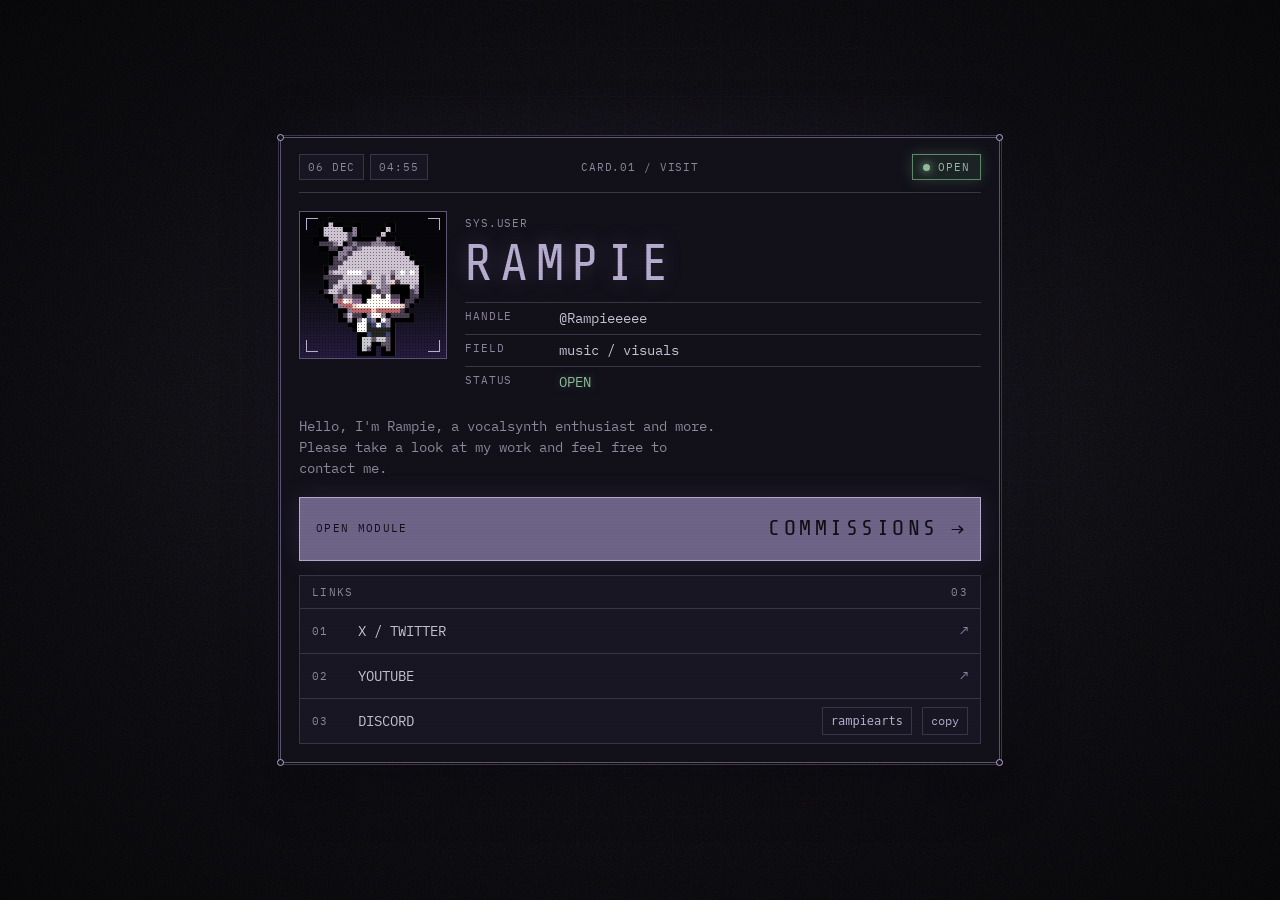
==== index.html @ 40d10630 "Initial commit" ====
<!DOCTYPE html>
<html lang="ru">
  <head>
    <meta charset="UTF-8" />
    <meta name="viewport" content="width=device-width, initial-scale=1" />
    <title>Rampie</title>
    <meta name="description" content="Rampie — visiting card" />
    <link rel="icon" href="assets/favicon.svg" type="image/svg+xml" />
    <link rel="preconnect" href="https://fonts.googleapis.com" />
    <link rel="preconnect" href="https://fonts.gstatic.com" crossorigin />
    <link
      href="https://fonts.googleapis.com/css2?family=IBM+Plex+Mono:wght@400;500;600&family=Share+Tech+Mono&display=swap"
      rel="stylesheet"
    />
    <link rel="stylesheet" href="css/styles.css" />
  </head>
  <body>
    <div class="crt" aria-hidden="true">
      <div class="crt-grid"></div>
      <div class="crt-grain"></div>
      <div class="crt-vignette"></div>
    </div>

    <main class="stage">
      <!--
        ГЛАВНОЕ ОКНО ВИЗИТКИ
        Тексты ниже можно менять прямо здесь.
        Аватар: положи файл assets/avatar.jpg
        Цвета: css/styles.css, блок :root в самом верху
      -->
      <article class="window">
        <span class="node node-tl" aria-hidden="true"></span>
        <span class="node node-tr" aria-hidden="true"></span>
        <span class="node node-bl" aria-hidden="true"></span>
        <span class="node node-br" aria-hidden="true"></span>
        <div class="window-scan" aria-hidden="true"></div>

        <header class="window-bar">
          <div class="chips">
            <span class="chip" id="clock-date">-- --</span>
            <span class="chip" id="clock-time">--:--</span>
          </div>
          <div class="sys-label">CARD.01 / VISIT</div>
          <div class="bar-status">
            <span class="status-chip is-open" data-commissions-status>
              <i class="status-dot" aria-hidden="true"></i>
              <span data-commissions-label>OPEN</span>
            </span>
          </div>
        </header>

        <div class="identity">
          <div class="avatar-frame" id="avatar-frame">
            <span class="avatar-letter">R</span>
            <span class="av-corner av-tl" aria-hidden="true"></span>
            <span class="av-corner av-tr" aria-hidden="true"></span>
            <span class="av-corner av-bl" aria-hidden="true"></span>
            <span class="av-corner av-br" aria-hidden="true"></span>
          </div>

          <div class="id-block">
            <p class="kicker">SYS.USER</p>
            <!-- Никнейм -->
            <h1>RAMPIE</h1>
            <dl class="spec">
              <div>
                <dt>HANDLE</dt>
                <dd>@Rampieeeee</dd>
              </div>
              <div>
                <dt>FIELD</dt>
                <dd>music / visuals</dd>
              </div>
              <div>
                <dt>STATUS</dt>
                <dd class="status-text is-open" data-commissions-status data-commissions-label>OPEN</dd>
              </div>
            </dl>
          </div>
        </div>

        <!-- Краткая информация. Перепиши своими словами. -->
        <p class="blurb">
          Hello, I'm Rampie, a vocalsynth enthusiast and more. Please take a look at my work and feel free to contact me.
        </p>

        <a class="cta" href="commissions.html">
          <span class="cta-kicker">OPEN MODULE</span>
          <span class="cta-title">COMMISSIONS</span>
          <span class="cta-arrow" aria-hidden="true">→</span>
        </a>

        <section class="links-box">
          <header>
            <span>LINKS</span>
            <span>03</span>
          </header>
          <ol>
            <li>
              <a href="https://x.com/Rampieeeee" target="_blank" rel="noreferrer">
                <span class="idx">01</span>
                <span class="link-name">X / TWITTER</span>
                <span class="link-go">↗</span>
              </a>
            </li>
            <li>
              <a href="https://www.youtube.com/@rampiemusic" target="_blank" rel="noreferrer">
                <span class="idx">02</span>
                <span class="link-name">YOUTUBE</span>
                <span class="link-go">↗</span>
              </a>
            </li>
            <li>
              <div class="discord-row">
                <span class="idx">03</span>
                <span class="link-name">DISCORD</span>
                <code id="discord-id">rampiearts</code>
                <button type="button" class="copy-btn" id="copy-discord">copy</button>
              </div>
            </li>
          </ol>
        </section>
      </article>
    </main>

    <script src="data/status.js"></script>
    <script src="js/card.js"></script>
  </body>
</html>
---- css/styles.css ----
:root {
  --void: #08070c;
  --bg-mid: #100e16;
  --panel: #12111a;
  --panel-2: #171622;
  --line: #3a3648;
  --line-hi: #5c5470;
  --text: #c8c3d4;
  --text-dim: #8d879b;
  --accent: #8a80a8;
  --accent-hi: #b7add0;
  --fill: #6d6488;
  --fill-hover: #8177a0;
  --ink-on-fill: #100e16;
  --font: "IBM Plex Mono", ui-monospace, monospace;
  --font-display: "Share Tech Mono", "IBM Plex Mono", monospace;
}

*,
*::before,
*::after {
  box-sizing: border-box;
}

html,
body {
  margin: 0;
  min-height: 100%;
}

body {
  color: var(--text);
  font-family: var(--font);
  font-size: 14px;
  line-height: 1.5;
  background: var(--void);
}

a {
  color: inherit;
  text-decoration: none;
}

button {
  font: inherit;
  color: inherit;
  cursor: pointer;
}

.crt {
  position: fixed;
  inset: 0;
  z-index: 0;
  background:
    radial-gradient(900px 520px at 50% 42%, var(--bg-mid), transparent 70%),
    var(--void);
}

.crt-grid {
  position: absolute;
  inset: 0;
  background-image:
    linear-gradient(rgba(90, 80, 120, 0.07) 1px, transparent 1px),
    linear-gradient(90deg, rgba(90, 80, 120, 0.07) 1px, transparent 1px);
  background-size: 48px 48px;
  mask-image: radial-gradient(circle at 50% 45%, #000 20%, transparent 75%);
}

.crt-grain {
  position: absolute;
  inset: 0;
  opacity: 0.16;
  background-image: url("data:image/svg+xml,%3Csvg xmlns='http://www.w3.org/2000/svg' width='160' height='160'%3E%3Cfilter id='n'%3E%3CfeTurbulence type='fractalNoise' baseFrequency='.8' numOctaves='4' stitchTiles='stitch'/%3E%3C/filter%3E%3Crect width='160' height='160' filter='url(%23n)' opacity='.65'/%3E%3C/svg%3E");
  pointer-events: none;
}

.crt-vignette {
  position: absolute;
  inset: 0;
  background: radial-gradient(ellipse at center, transparent 40%, rgba(0, 0, 0, 0.55) 100%);
  pointer-events: none;
}

.stage {
  position: relative;
  z-index: 1;
  min-height: 100vh;
  display: grid;
  place-items: center;
  padding: 28px 16px;
}

.window {
  position: relative;
  width: min(720px, 100%);
  padding: 16px 18px 18px;
  background: var(--panel);
  border: 1px solid var(--line-hi);
  box-shadow:
    0 0 0 1px #0a090e,
    0 0 0 2px var(--line),
    0 18px 50px rgba(0, 0, 0, 0.45),
    0 0 60px rgba(90, 70, 140, 0.12);
}

.node {
  position: absolute;
  width: 7px;
  height: 7px;
  border: 1px solid var(--accent-hi);
  border-radius: 50%;
  background: var(--panel);
  z-index: 3;
}

.node-tl { top: -4px; left: -4px; }
.node-tr { top: -4px; right: -4px; }
.node-bl { bottom: -4px; left: -4px; }
.node-br { bottom: -4px; right: -4px; }

.window-scan {
  position: absolute;
  inset: 0;
  pointer-events: none;
  background: repeating-linear-gradient(
    to bottom,
    transparent 0 2px,
    rgba(0, 0, 0, 0.1) 2px 3px
  );
  opacity: 0.35;
}

.window-bar {
  display: grid;
  grid-template-columns: 1fr auto 1fr;
  align-items: center;
  gap: 10px;
  padding-bottom: 12px;
  border-bottom: 1px solid var(--line);
  margin-bottom: 18px;
}

.chips {
  display: flex;
  gap: 6px;
}

.chip,
.sys-label,
.idx,
.kicker {
  color: var(--text-dim);
  letter-spacing: 0.08em;
  text-transform: uppercase;
  font-size: 11px;
}

.chip {
  display: inline-flex;
  align-items: center;
  min-height: 26px;
  padding: 0 8px;
  border: 1px solid var(--line);
  background: var(--panel-2);
}

.bar-status {
  display: flex;
  justify-content: flex-end;
}

.status-chip {
  display: inline-flex;
  align-items: center;
  gap: 8px;
  min-height: 26px;
  padding: 0 10px;
  border: 1px solid var(--line);
  background: var(--panel-2);
  font-size: 11px;
  letter-spacing: 0.1em;
}

.status-dot {
  width: 7px;
  height: 7px;
  border-radius: 50%;
  background: currentColor;
}

.status-chip.is-open {
  color: #8fbe98;
  border-color: #5d8a68;
  background: rgba(80, 130, 95, 0.16);
  box-shadow: 0 0 14px rgba(110, 160, 120, 0.28);
}

.status-chip.is-closed {
  color: #d08a90;
  border-color: #8f5c62;
  background: rgba(140, 70, 80, 0.16);
  box-shadow: 0 0 14px rgba(170, 80, 90, 0.28);
}

.status-chip.is-open .status-dot {
  box-shadow: 0 0 8px currentColor;
}

.status-chip.is-closed .status-dot {
  box-shadow: 0 0 8px currentColor;
}

.status-chip-lg {
  min-height: 32px;
  padding: 0 12px;
  font-size: 12px;
  letter-spacing: 0.12em;
}

.status-text {
  margin: 0;
}

.status-text.is-open {
  color: #8fbe98;
  text-shadow: 0 0 10px rgba(140, 200, 150, 0.35);
}

.status-text.is-closed {
  color: #d08a90;
  text-shadow: 0 0 10px rgba(200, 110, 120, 0.35);
}

.sys-label {
  text-align: center;
}

.traffic {
  display: flex;
  justify-content: flex-end;
  gap: 6px;
}

.traffic i {
  width: 8px;
  height: 8px;
  border-radius: 50%;
  border: 1px solid var(--line-hi);
  background: #2a2734;
}

.traffic i:nth-child(3) {
  background: #5a5270;
}

.identity {
  display: grid;
  grid-template-columns: 148px 1fr;
  gap: 18px;
  align-items: start;
}

.avatar-frame {
  position: relative;
  aspect-ratio: 1;
  border: 1px solid var(--line-hi);
  background:
    radial-gradient(circle at 30% 20%, rgba(140, 120, 180, 0.18), transparent 50%),
    var(--panel-2);
  overflow: hidden;
}

.av-corner {
  position: absolute;
  width: 12px;
  height: 12px;
  z-index: 2;
  pointer-events: none;
}

.av-tl { top: 6px; left: 6px; border-top: 1px solid var(--accent-hi); border-left: 1px solid var(--accent-hi); }
.av-tr { top: 6px; right: 6px; border-top: 1px solid var(--accent-hi); border-right: 1px solid var(--accent-hi); }
.av-bl { bottom: 6px; left: 6px; border-bottom: 1px solid var(--accent-hi); border-left: 1px solid var(--accent-hi); }
.av-br { bottom: 6px; right: 6px; border-bottom: 1px solid var(--accent-hi); border-right: 1px solid var(--accent-hi); }

.avatar-frame img {
  width: 100%;
  height: 100%;
  object-fit: cover;
  filter: grayscale(0.35) contrast(1.08) saturate(0.7);
}

.avatar-dither {
  position: absolute;
  inset: 0;
  pointer-events: none;
  background-image: radial-gradient(rgba(8, 7, 12, 0.45) 0.55px, transparent 0.7px);
  background-size: 3px 3px;
  mix-blend-mode: multiply;
}

.avatar-letter {
  position: absolute;
  inset: 0;
  display: grid;
  place-items: center;
  font-family: var(--font-display);
  font-size: 64px;
  color: var(--accent-hi);
  text-shadow: 0 0 18px rgba(160, 140, 200, 0.28);
}

.id-block h1 {
  margin: 0 0 12px;
  font-family: var(--font-display);
  font-size: clamp(36px, 7vw, 52px);
  font-weight: 400;
  letter-spacing: 0.14em;
  line-height: 1;
  color: var(--accent-hi);
  text-shadow: 0 0 22px rgba(150, 130, 190, 0.28);
}

.kicker {
  margin: 4px 0 6px;
}

.spec {
  margin: 0;
}

.spec div {
  display: grid;
  grid-template-columns: 84px 1fr;
  gap: 10px;
  padding: 5px 0;
  border-top: 1px solid var(--line);
}

.spec dt {
  color: var(--text-dim);
  font-size: 11px;
  letter-spacing: 0.08em;
}

.spec dd {
  margin: 0;
  color: var(--text);
}

.blurb {
  margin: 18px 0;
  color: var(--text-dim);
  max-width: 52ch;
}

.cta {
  display: flex;
  align-items: center;
  justify-content: space-between;
  gap: 12px;
  min-height: 64px;
  padding: 10px 16px;
  background: var(--fill);
  color: var(--ink-on-fill);
  border: 1px solid var(--accent-hi);
  box-shadow: 0 0 24px rgba(120, 100, 160, 0.18);
}

.cta:hover {
  background: var(--fill-hover);
}

.cta-kicker {
  font-size: 11px;
  letter-spacing: 0.12em;
}

.cta-title {
  margin-left: auto;
  font-family: var(--font-display);
  font-size: 22px;
  letter-spacing: 0.16em;
}

.cta-arrow {
  font-size: 22px;
}

.cta-ghost {
  justify-content: flex-start;
  background: transparent;
  color: var(--accent-hi);
  box-shadow: none;
}

.cta-ghost .cta-title {
  margin-left: 0;
}

.cta-ghost:hover {
  background: var(--panel-2);
}

.links-box {
  margin-top: 14px;
  border: 1px solid var(--line);
  background: var(--panel-2);
}

.links-box > header {
  display: flex;
  justify-content: space-between;
  padding: 8px 12px;
  border-bottom: 1px solid var(--line);
  color: var(--text-dim);
  font-size: 11px;
  letter-spacing: 0.12em;
}

.links-box ol {
  list-style: none;
  margin: 0;
  padding: 0;
}

.links-box a,
.discord-row {
  display: grid;
  grid-template-columns: 36px 1fr auto;
  gap: 10px;
  align-items: center;
  min-height: 44px;
  padding: 0 12px;
}

.links-box li + li {
  border-top: 1px solid var(--line);
}

.links-box a:hover,
.copy-btn:hover {
  background: rgba(140, 120, 180, 0.08);
}

.discord-row {
  grid-template-columns: 36px 1fr auto auto;
}

.link-go {
  color: var(--accent);
}

.copy-btn,
code {
  border: 1px solid var(--line);
  background: transparent;
  padding: 4px 8px;
  font-size: 12px;
  color: var(--accent-hi);
}

.window-stub {
  padding-bottom: 22px;
}

.stub-title {
  margin: 8px 0 10px;
  font-family: var(--font-display);
  font-size: 36px;
  letter-spacing: 0.14em;
  color: var(--accent-hi);
}

@media (max-width: 680px) {
  .window-bar {
    grid-template-columns: 1fr auto;
  }

  .sys-label {
    display: none;
  }

  .identity {
    grid-template-columns: 1fr;
  }

  .avatar-frame {
    width: 132px;
  }

  .cta-kicker {
    display: none;
  }
}

.chip-link:hover {
  color: var(--accent-hi);
  border-color: var(--line-hi);
}

html.page-commissions {
  scroll-behavior: smooth;
  scroll-padding-top: 20px;
}

.stage-wide {
  display: block;
  place-items: unset;
  padding: 32px 176px 56px 28px;
}

.window-wide {
  width: min(1400px, 100%);
  margin: 0 auto;
  padding: 16px 22px 28px;
}

.page-intro {
  margin-bottom: 6px;
}

.title-bar {
  position: relative;
  z-index: 1;
  display: flex;
  align-items: flex-end;
  justify-content: space-between;
  gap: 12px;
  margin: 0 -22px 16px;
  padding: 12px 22px 14px;
  background:
    linear-gradient(90deg, rgba(140, 124, 184, 0.55), rgba(109, 100, 136, 0.2) 100%);
  border-top: 1px solid var(--line-hi);
  border-bottom: 1px solid var(--line-hi);
  box-shadow:
    inset 3px 0 0 var(--accent-hi),
    0 0 36px rgba(150, 130, 200, 0.18);
}

.page-intro .title-bar {
  margin-top: 2px;
}

.page-title,
.title-bar h2 {
  margin: 0;
  font-family: var(--font-display);
  font-weight: 400;
  letter-spacing: 0.14em;
  line-height: 1;
  color: #ddd6ea;
  text-shadow: 0 0 26px rgba(190, 170, 230, 0.42);
}

.page-title {
  font-size: clamp(42px, 7vw, 64px);
}

.title-bar h2 {
  font-size: clamp(32px, 5vw, 42px);
}

.title-bar .kicker {
  color: #b7add0;
}

.title-bar .mod-tag {
  color: #c8c0d8;
  border-color: rgba(183, 173, 208, 0.45);
  background: rgba(16, 14, 22, 0.28);
}

.page-blurb {
  max-width: 80ch;
}

.mod {
  margin-top: 28px;
  padding-top: 0;
  border-top: 0;
  scroll-margin-top: 24px;
}

.works-head h3 {
  margin: 0;
  font-family: var(--font-display);
  font-weight: 400;
  letter-spacing: 0.14em;
  color: var(--accent-hi);
  font-size: 18px;
}

.mod-tag {
  color: var(--text-dim);
  font-size: 11px;
  letter-spacing: 0.12em;
  border: 1px solid var(--line);
  padding: 4px 8px;
}

.opt-box {
  border: 1px solid var(--line);
  background: var(--panel-2);
}

.opt-box > header,
.works-head,
.faq-box details summary,
.work-overlay-panel > header {
  display: flex;
  justify-content: space-between;
  align-items: center;
  gap: 10px;
  color: var(--text-dim);
  font-size: 11px;
  letter-spacing: 0.12em;
}

.opt-box > header {
  padding: 8px 12px;
  border-bottom: 1px solid var(--line);
}

.opt-box ol {
  list-style: none;
  margin: 0;
  padding: 0;
}

.opt-box li {
  display: grid;
  grid-template-columns: 36px 1fr auto;
  gap: 10px;
  align-items: center;
  min-height: 58px;
  padding: 10px 12px;
}

.opt-box li + li {
  border-top: 1px solid var(--line);
}

.opt-copy {
  display: flex;
  flex-direction: column;
  gap: 2px;
  min-width: 0;
}

.opt-name {
  letter-spacing: 0.08em;
  color: var(--text);
}

.opt-desc {
  color: var(--text-dim);
  font-size: 12px;
  letter-spacing: 0;
  text-transform: none;
}

.opt-price {
  font-family: var(--font-display);
  font-size: 20px;
  letter-spacing: 0.06em;
  color: var(--accent-hi);
  white-space: nowrap;
}

.memo {
  margin: 12px 0 0;
  padding: 10px 12px;
  border-left: 1px solid var(--line-hi);
  color: var(--text-dim);
  font-size: 12px;
  line-height: 1.55;
  max-width: 78ch;
  opacity: 0.88;
}

.works {
  margin-top: 18px;
}

.works-head {
  margin-bottom: 10px;
}

.works-tools {
  display: flex;
  align-items: center;
  gap: 8px;
}

.works-count {
  min-height: 26px;
  padding: 0 8px;
  border: 1px solid var(--line);
  background: var(--panel-2);
  display: inline-flex;
  align-items: center;
  font-size: 11px;
  letter-spacing: 0.08em;
  color: var(--text-dim);
}

.view-toggle {
  display: flex;
  border: 1px solid var(--line);
}

.view-toggle button {
  min-height: 26px;
  padding: 0 10px;
  border: 0;
  background: var(--panel-2);
  color: var(--text-dim);
  font-size: 11px;
  letter-spacing: 0.08em;
}

.view-toggle button + button {
  border-left: 1px solid var(--line);
}

.view-toggle button.is-on,
.view-toggle button:hover {
  color: var(--accent-hi);
  background: rgba(140, 120, 180, 0.1);
}

.carousel {
  position: relative;
}

.carousel-track {
  display: flex;
  gap: 12px;
  overflow-x: auto;
  scroll-snap-type: x mandatory;
  scrollbar-width: thin;
  scrollbar-color: var(--line-hi) var(--panel-2);
  padding: 2px;
}

.carousel-btn {
  position: absolute;
  top: 50%;
  z-index: 2;
  width: 32px;
  height: 48px;
  transform: translateY(-50%);
  border: 1px solid var(--line-hi);
  background: rgba(18, 17, 26, 0.88);
  color: var(--accent-hi);
  font-size: 22px;
}

.carousel-btn.prev { left: 6px; }
.carousel-btn.next { right: 6px; }
.carousel-btn:hover {
  background: var(--panel-2);
}

.works.is-grid .carousel-btn,
.works.is-empty .carousel-btn {
  display: none;
}

.works.is-grid .carousel-track {
  display: grid;
  grid-template-columns: repeat(auto-fill, minmax(240px, 1fr));
  overflow: visible;
  scroll-snap-type: none;
}

.work-card {
  flex: 0 0 min(68%, 720px);
  scroll-snap-align: start;
  border: 1px solid var(--line);
  background: var(--panel-2);
  min-width: 0;
}

.work-card:hover {
  border-color: var(--line-hi);
}

.works.is-grid .work-card {
  flex: none;
  width: auto;
}

.work-media {
  position: relative;
  aspect-ratio: 16 / 9;
  background:
    radial-gradient(circle at 30% 20%, rgba(140, 120, 180, 0.16), transparent 55%),
    var(--panel);
  overflow: hidden;
}

.work-media img,
.work-media iframe {
  width: 100%;
  height: 100%;
  border: 0;
  object-fit: cover;
  display: block;
}

.work-tags {
  position: absolute;
  right: 12px;
  bottom: 12px;
  display: flex;
  flex-wrap: wrap;
  justify-content: flex-end;
  gap: 6px;
  max-width: calc(100% - 24px);
  pointer-events: none;
}

.work-tag {
  display: inline-flex;
  align-items: center;
  min-height: 28px;
  padding: 0 10px;
  border: 1px solid var(--accent-hi);
  background: rgba(16, 14, 22, 0.78);
  color: var(--accent-hi);
  font-size: 11px;
  letter-spacing: 0.1em;
  text-transform: uppercase;
}

.work-meta {
  display: grid;
  grid-template-columns: 36px 1fr auto;
  gap: 10px;
  align-items: center;
  min-height: 44px;
  padding: 0 12px;
  border-top: 1px solid var(--line);
}

.work-title {
  overflow: hidden;
  text-overflow: ellipsis;
  white-space: nowrap;
}

.work-empty {
  flex: 1 0 100%;
  padding: 28px 16px;
  color: var(--text-dim);
  border: 1px dashed var(--line);
  background: var(--panel-2);
}

.work-empty code {
  margin-left: 6px;
}

.faq-box {
  border: 1px solid var(--line);
  background: var(--panel-2);
}

.faq-box details + details {
  border-top: 1px solid var(--line);
}

.faq-box details summary {
  list-style: none;
  cursor: pointer;
  min-height: 54px;
  padding: 12px 14px;
  justify-content: flex-start;
  gap: 12px;
  font-size: 16px;
  letter-spacing: 0.03em;
}

.faq-box summary::-webkit-details-marker {
  display: none;
}

.faq-box summary:hover,
.faq-box details[open] summary {
  background: rgba(140, 120, 180, 0.08);
}

.faq-box summary span:last-child {
  color: var(--text);
  letter-spacing: 0.02em;
  font-size: 16px;
}

.faq-box details p {
  margin: 0;
  padding: 0 14px 16px 58px;
  color: var(--text);
  font-size: 15px;
  line-height: 1.65;
  max-width: 72ch;
}

.order-invite {
  margin: 0 0 16px;
  max-width: 62ch;
  color: var(--text);
}

.mod-order .cta {
  margin-top: 4px;
  width: 100%;
}

.copy-toast {
  position: fixed;
  left: 50%;
  bottom: 28px;
  z-index: 40;
  padding: 10px 16px;
  border: 1px solid var(--accent-hi);
  background: var(--panel);
  color: var(--accent-hi);
  font-size: 13px;
  letter-spacing: 0.08em;
  text-transform: uppercase;
  box-shadow:
    0 0 0 1px #0a090e,
    0 0 0 2px var(--line),
    0 12px 28px rgba(0, 0, 0, 0.45);
  opacity: 0;
  pointer-events: none;
  transform: translateX(-50%) translateY(10px);
  transition: opacity 0.18s ease, transform 0.18s ease;
}

.copy-toast.is-on {
  opacity: 1;
  transform: translateX(-50%) translateY(0);
}

.side-nav {
  position: fixed;
  right: 16px;
  top: 50%;
  transform: translateY(-50%);
  width: 148px;
  z-index: 8;
  padding: 10px 8px 12px;
  background: var(--panel);
  border: 1px solid var(--line-hi);
  box-shadow:
    0 0 0 1px #0a090e,
    0 0 0 2px var(--line),
    0 12px 32px rgba(0, 0, 0, 0.4);
}

.side-nav .node {
  width: 6px;
  height: 6px;
}

.side-nav-kicker {
  margin: 0 8px 8px;
  padding-bottom: 8px;
  border-bottom: 1px solid var(--line);
  color: var(--text-dim);
  font-size: 11px;
  letter-spacing: 0.14em;
}

.side-nav a {
  display: block;
  padding: 8px 8px;
  color: var(--text-dim);
  font-size: 11px;
  letter-spacing: 0.12em;
}

.side-nav a:hover,
.side-nav a.is-active {
  color: var(--accent-hi);
  background: rgba(140, 120, 180, 0.08);
}

.side-nav a.is-active {
  box-shadow: inset 2px 0 0 var(--accent-hi);
}

.side-nav a.nav-order {
  margin: 8px 0 0;
  min-height: 42px;
  display: grid;
  place-items: center;
  background: var(--fill);
  color: var(--ink-on-fill);
  border: 1px solid var(--accent-hi);
  box-shadow: 0 0 18px rgba(120, 100, 160, 0.18);
}

.side-nav a.nav-order:hover,
.side-nav a.nav-order.is-active {
  background: var(--void);
  color: var(--accent-hi);
  box-shadow: 0 0 18px rgba(120, 100, 160, 0.16);
}

.work-overlay {
  position: fixed;
  inset: 0;
  z-index: 30;
  display: grid;
  place-items: center;
  padding: 24px 16px;
  background: rgba(8, 7, 12, 0.72);
}

.work-overlay[hidden] {
  display: none;
}

.work-overlay-panel {
  width: min(920px, 100%);
  background: var(--panel);
  border: 1px solid var(--line-hi);
  box-shadow:
    0 0 0 1px #0a090e,
    0 0 0 2px var(--line);
}

.work-overlay-panel > header {
  padding: 10px 12px;
  border-bottom: 1px solid var(--line);
}

.work-overlay-body {
  aspect-ratio: 16 / 9;
  background: #0a090e;
}

.work-overlay-body iframe,
.work-overlay-body img {
  width: 100%;
  height: 100%;
  border: 0;
  object-fit: contain;
}

@media (max-width: 1100px) {
  .stage-wide {
    padding: 24px 16px 96px;
  }

  .side-nav {
    top: auto;
    bottom: 0;
    left: 0;
    right: 0;
    transform: none;
    width: 100%;
    display: flex;
    align-items: center;
    gap: 4px;
    padding: 8px 10px;
    border-left: 0;
    border-right: 0;
    border-bottom: 0;
  }

  .side-nav .node,
  .side-nav-kicker {
    display: none;
  }

  .side-nav a {
    flex: 1;
    text-align: center;
    padding: 8px 4px;
  }

  .nav-order {
    margin: 0;
    min-height: 36px;
    flex: 1.15;
  }

  .side-nav a.is-active {
    box-shadow: inset 0 -2px 0 var(--accent-hi);
  }

  .side-nav a.nav-order.is-active {
    box-shadow: none;
  }

  .copy-toast {
    bottom: 72px;
  }
}

@media (max-width: 680px) {
  .work-card {
    flex-basis: 86%;
  }

  .opt-box li {
    grid-template-columns: 28px 1fr;
    gap: 8px;
  }

  .opt-price {
    grid-column: 2;
    font-size: 18px;
  }

  .faq-box details p {
    padding-left: 14px;
  }

  .works-head,
  .title-bar {
    flex-wrap: wrap;
  }
}

@media (prefers-reduced-motion: reduce) {
  html.page-commissions {
    scroll-behavior: auto;
  }

  .cta,
  .links-box a,
  .side-nav a,
  .carousel-btn,
  .work-tag,
  .view-toggle button,
  .copy-toast {
    transition: none;
  }
}
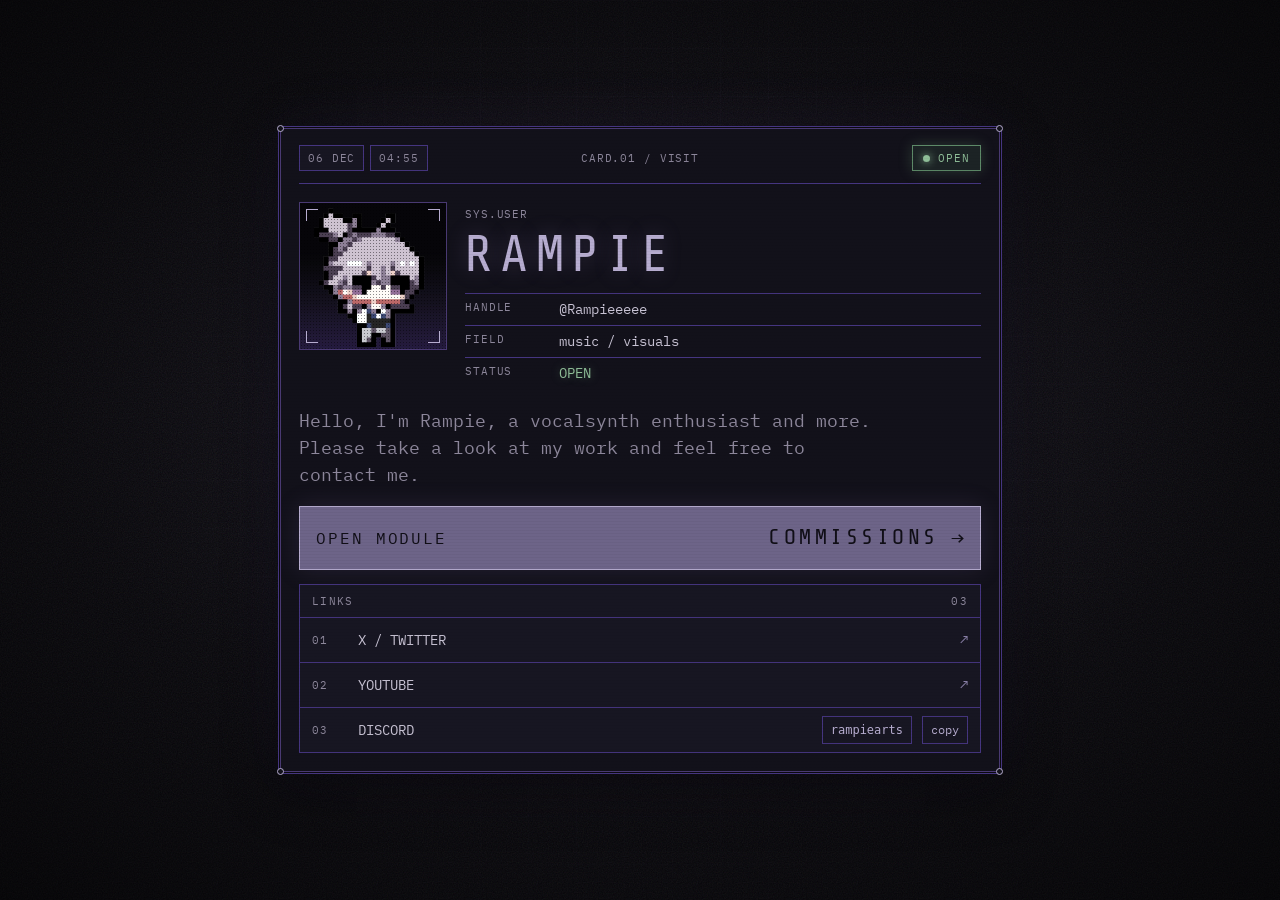
==== commit 398f2f4a: "Small changes" ====
--- a/index.html
+++ b/index.html
@@ -4,7 +4,7 @@
     <meta charset="UTF-8" />
     <meta name="viewport" content="width=device-width, initial-scale=1" />
     <title>Rampie</title>
-    <meta name="description" content="Rampie — visiting card" />
+    <meta name="description" content="My socials" />
     <link rel="icon" href="assets/favicon.svg" type="image/svg+xml" />
     <link rel="preconnect" href="https://fonts.googleapis.com" />
     <link rel="preconnect" href="https://fonts.gstatic.com" crossorigin />
--- a/css/styles.css
+++ b/css/styles.css
@@ -3,14 +3,14 @@
   --bg-mid: #100e16;
   --panel: #12111a;
   --panel-2: #171622;
-  --line: #3a3648;
-  --line-hi: #5c5470;
+  --line: #453580;
+  --line-hi: #493972;
   --text: #c8c3d4;
   --text-dim: #8d879b;
   --accent: #8a80a8;
   --accent-hi: #b7add0;
   --fill: #6d6488;
-  --fill-hover: #8177a0;
+  --fill-hover: #6d5d9e;
   --ink-on-fill: #100e16;
   --font: "IBM Plex Mono", ui-monospace, monospace;
   --font-display: "Share Tech Mono", "IBM Plex Mono", monospace;
@@ -352,6 +352,7 @@
   margin: 18px 0;
   color: var(--text-dim);
   max-width: 52ch;
+  font-size: 18px;
 }
 
 .cta {
@@ -372,7 +373,7 @@
 }
 
 .cta-kicker {
-  font-size: 11px;
+  font-size: 16px;
   letter-spacing: 0.12em;
 }
 
@@ -530,7 +531,7 @@
   margin: 0 -22px 16px;
   padding: 12px 22px 14px;
   background:
-    linear-gradient(90deg, rgba(140, 124, 184, 0.55), rgba(109, 100, 136, 0.2) 100%);
+    linear-gradient(90deg, rgba(92, 62, 163, 0.55), rgba(69, 51, 104, 0.2) 100%);
   border-top: 1px solid var(--line-hi);
   border-bottom: 1px solid var(--line-hi);
   box-shadow:
@@ -573,6 +574,7 @@
 
 .page-blurb {
   max-width: 80ch;
+  font-size: 18px;
 }
 
 .mod {
@@ -651,18 +653,19 @@
 .opt-name {
   letter-spacing: 0.08em;
   color: var(--text);
+  font-size: 20px;
 }
 
 .opt-desc {
   color: var(--text-dim);
-  font-size: 12px;
+  font-size: 16px;
   letter-spacing: 0;
   text-transform: none;
 }
 
 .opt-price {
   font-family: var(--font-display);
-  font-size: 20px;
+  font-size: 26px;
   letter-spacing: 0.06em;
   color: var(--accent-hi);
   white-space: nowrap;
@@ -673,7 +676,7 @@
   padding: 10px 12px;
   border-left: 1px solid var(--line-hi);
   color: var(--text-dim);
-  font-size: 12px;
+  font-size: 14px;
   line-height: 1.55;
   max-width: 78ch;
   opacity: 0.88;
@@ -685,6 +688,11 @@
 
 .works-head {
   margin-bottom: 10px;
+  
+}
+
+.works-head-text {
+  font-size: 26px;
 }
 
 .works-tools {
@@ -911,6 +919,7 @@
   margin: 0 0 16px;
   max-width: 62ch;
   color: var(--text);
+  font-size: 20px;
 }
 
 .mod-order .cta {
